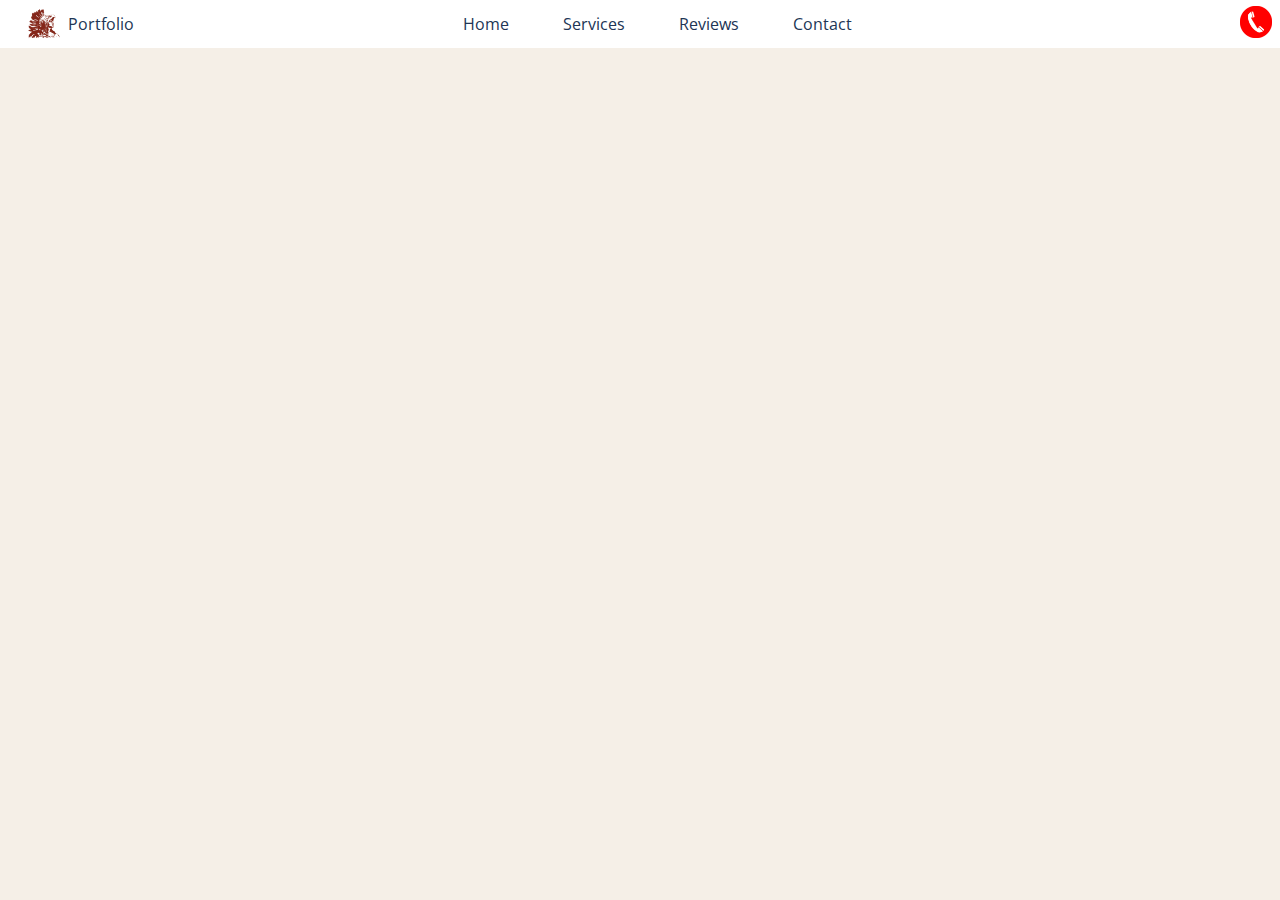
==== DAY 8/index.html @ 547f76db "day 8" ====
<!DOCTYPE html>
<html lang="en">
<head>
    <title>My Portfolio</title>
    <link rel="preconnect" href="https://fonts.googleapis.com">
    <link rel="preconnect" href="https://fonts.gstatic.com" crossorigin>
    <link href="https://fonts.googleapis.com/css2?family=Open+Sans:wght@600&display=swap" rel="stylesheet">
    <link rel="stylesheet" href="day8.css">
</head>
<body>
    <div class="navigation">
        <div class="logo">
            <img class="logoimage" src="images/logo.png" alt="">
            <span class="logotitle">Portfolio</span>
        </div>
        
        <div class="menuitems">
            <span class="menuitem">Home</span>
            <span class="menuitem">Services</span>
            <span class="menuitem">Reviews</span>
            <span class="menuitem">Contact</span>
        </div>

        <div class="contact">
            <a class="contactbutton" href="#">
                <img class="contactimage" src="images/call.png" alt="">
            </a>
        </div>
    </div>


    <!-- <h1>Yagyesh Jindal</h1>
    <h3>a full stack web developer</h3> -->
    
</body>
</html>
---- DAY 8/day8.css ----
/* Define the global or root variables */
:root {
    --primaryColor :#213555;
    --backgroundColor :#F5EFE7;
    --primaryAccentColor :#4F709C;
    --secondaryColor :#D8C4B6;
    --whiteColor :white;
    --blackColor :#222222;
    --primaryFont : 'Open Sans', sans-serif;
    --navbarHeight :3rem;  
}

/* Main CSS */
body {
    background-color: var(--backgroundColor);
    color :var(--primaryColor);
    font-family: var(--primaryFont);
    margin-top: 0px;
    margin-left: 0px;
    margin-right: 0px;
}

.navigation {
    background-color: var(--whiteColor);
    height: var(--navbarHeight);
    display: flex;
    justify-content: space-around;
    align-items: center;
}

.logo {
    display: flex;
    padding-left: 20px;
    width: 12px;
    align-items: center;
}

.logoimage {
    padding: 8px;
    height: 2rem;
    /* float: left; */
}

.contactimage {
    height: 2rem;
    padding: 8px;
}

.menuitems {
    flex-grow: 1;
    text-align: center;
}

.menuitem {
    margin-left: 50px;
}
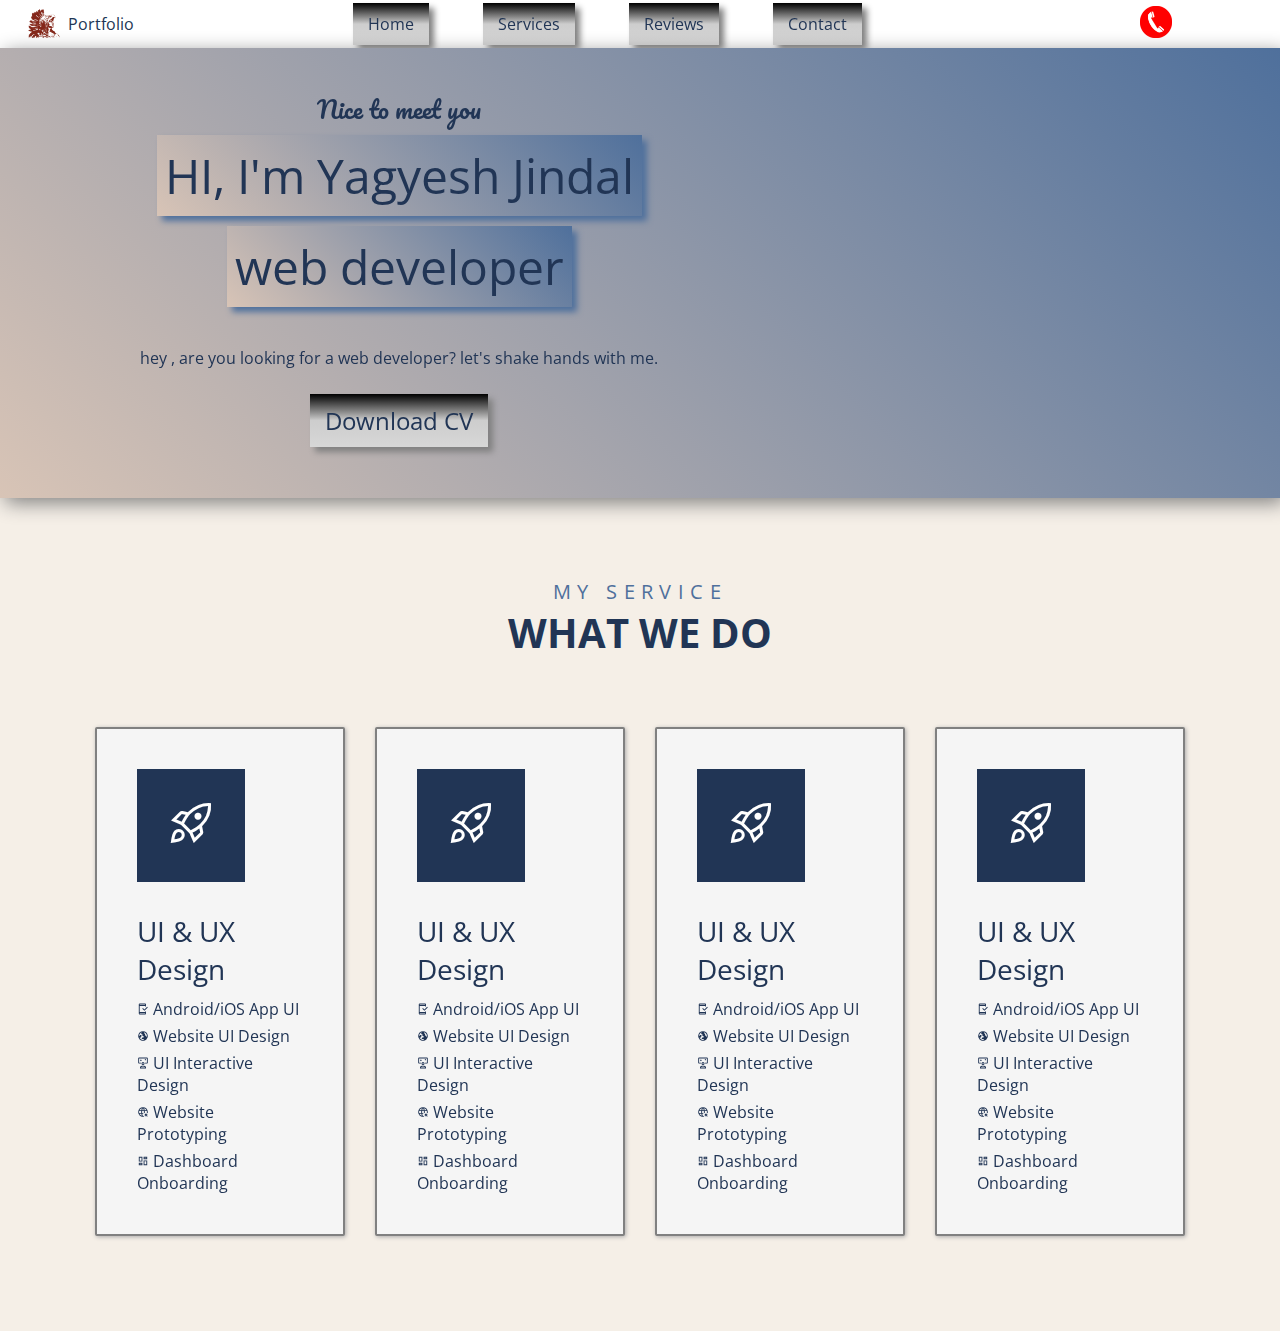
==== commit 81829324: "day10" ====
--- a/DAY 8/index.html
+++ b/DAY 8/index.html
@@ -1,24 +1,40 @@
 <!DOCTYPE html>
 <html lang="en">
+
 <head>
     <title>My Portfolio</title>
+
+    <!-- fonts -->
     <link rel="preconnect" href="https://fonts.googleapis.com">
     <link rel="preconnect" href="https://fonts.gstatic.com" crossorigin>
     <link href="https://fonts.googleapis.com/css2?family=Open+Sans:wght@600&display=swap" rel="stylesheet">
+    <link href="https://fonts.googleapis.com/css2?family=Pacifico&display=swap" rel="stylesheet">
+
+    <!-- icons -->
+    <link rel="stylesheet" href="https://fonts.googleapis.com/css2?family=Material+Symbols+Outlined:opsz,wght,FILL,GRAD@48,400,0,0" />
+    <link rel="stylesheet" href="https://fonts.googleapis.com/css2?family=Material+Symbols+Outlined:opsz,wght,FILL,GRAD@48,400,0,0" />
+    <link rel="stylesheet" href="https://fonts.googleapis.com/css2?family=Material+Symbols+Outlined:opsz,wght,FILL,GRAD@48,400,0,0" />
+    <link rel="stylesheet" href="https://fonts.googleapis.com/css2?family=Material+Symbols+Outlined:opsz,wght,FILL,GRAD@48,400,0,0" />
+    <link rel="stylesheet" href="https://fonts.googleapis.com/css2?family=Material+Symbols+Outlined:opsz,wght,FILL,GRAD@48,400,0,0" />
+    <link rel="stylesheet" href="https://fonts.googleapis.com/css2?family=Material+Symbols+Outlined:opsz,wght,FILL,GRAD@48,400,0,0" />
+
+
+    <!-- css -->
     <link rel="stylesheet" href="day8.css">
 </head>
+
 <body>
     <div class="navigation">
         <div class="logo">
             <img class="logoimage" src="images/logo.png" alt="">
             <span class="logotitle">Portfolio</span>
         </div>
-        
+
         <div class="menuitems">
-            <span class="menuitem">Home</span>
-            <span class="menuitem">Services</span>
-            <span class="menuitem">Reviews</span>
-            <span class="menuitem">Contact</span>
+            <a href="#"><span class="menuitem">Home</span></a>
+            <a href="#"><span class="menuitem">Services</span></a>
+            <a href="#"><span class="menuitem">Reviews</span></a>
+            <a href="#"><span class="menuitem">Contact</span></a>
         </div>
 
         <div class="contact">
@@ -26,11 +42,167 @@
                 <img class="contactimage" src="images/call.png" alt="">
             </a>
         </div>
+
     </div>
 
 
-    <!-- <h1>Yagyesh Jindal</h1>
-    <h3>a full stack web developer</h3> -->
-    
+    <div class="banner">
+        <div class="bannerleft">
+            <div class="greeting">
+                Nice to meet you
+            </div>
+            <div class="title">
+                <div class="titlespan">HI, I'm Yagyesh Jindal</div>
+                <br>
+                <div class="titlespan">web developer</div>
+            </div>
+            <div class="description">
+                hey , are you looking for a web developer?
+                let's shake hands with me.
+            </div>
+            <div class="showCV">
+                <a href="#" class="showCVbutton">
+                    Download CV
+                </a>
+            </div>
+        </div>
+
+        <div class="bannerright">
+            <img class="bannerpicture" src="images/IMG_20211205_144045.jpg" alt="">
+        </div>
+    </div>
+
+    <div class="services">
+        <!-- service text heading -->
+        <div class="servicetext">
+            <!-- service text sub heading -->
+            <div class="textsubheading">My service</div>
+            <!-- service text heading -->
+            <div class="textheading">What we do</div>
+        </div>
+        <br>
+
+        
+        <!--  service cards -->
+        <div class="servicecards">
+
+            <div class="servicecard">
+                <div class="serviceicondiv"><span class="serviceicon material-symbols-outlined">rocket_launch</span></div>
+                <div class="servicetitle">UI & UX Design</div>
+                <div class="servicefeatures">
+                    <div class="servicefeature">
+                        <span class="servicefeatureicon material-symbols-outlined">mobile_friendly</span>
+                        <span class="servicefeaturetext">Android/iOS App UI</span>
+                    </div>
+                    <div class="servicefeature">
+                        <span class="servicefeatureicon material-symbols-outlined">globe_uk</span>
+                        <span class="servicefeaturetext">Website UI Design</span>
+                    </div>
+                    <div class="servicefeature">
+                        <span class="servicefeatureicon material-symbols-outlined">interactive_space</span>
+                        <span class="servicefeaturetext">UI Interactive Design</span>
+                    </div>
+                    <div class="servicefeature">
+                        <span class="servicefeatureicon material-symbols-outlined">captive_portal</span>
+                        <span class="servicefeaturetext">Website Prototyping</span>
+                    </div>
+                    <div class="servicefeature">
+                        <span class="servicefeatureicon material-symbols-outlined">dashboard</span>
+                        <span class="servicefeaturetext">Dashboard Onboarding</span>
+                    </div>
+
+                </div>
+            </div>
+
+            <div class="servicecard">
+                <div class="serviceicondiv"><span class="serviceicon material-symbols-outlined">rocket_launch</span></div>
+                <div class="servicetitle">UI & UX Design</div>
+                <div class="servicefeatures">
+                    <div class="servicefeature">
+                        <span class="servicefeatureicon material-symbols-outlined">mobile_friendly</span>
+                        <span class="servicefeaturetext">Android/iOS App UI</span>
+                    </div>
+                    <div class="servicefeature">
+                        <span class="servicefeatureicon material-symbols-outlined">globe_uk</span>
+                        <span class="servicefeaturetext">Website UI Design</span>
+                    </div>
+                    <div class="servicefeature">
+                        <span class="servicefeatureicon material-symbols-outlined">interactive_space</span>
+                        <span class="servicefeaturetext">UI Interactive Design</span>
+                    </div>
+                    <div class="servicefeature">
+                        <span class="servicefeatureicon material-symbols-outlined">captive_portal</span>
+                        <span class="servicefeaturetext">Website Prototyping</span>
+                    </div>
+                    <div class="servicefeature">
+                        <span class="servicefeatureicon material-symbols-outlined">dashboard</span>
+                        <span class="servicefeaturetext">Dashboard Onboarding</span>
+                    </div>
+
+                </div>
+            </div>
+
+            <div class="servicecard">
+                <div class="serviceicondiv"><span class="serviceicon material-symbols-outlined">rocket_launch</span></div>
+                <div class="servicetitle">UI & UX Design</div>
+                <div class="servicefeatures">
+                    <div class="servicefeature">
+                        <span class="servicefeatureicon material-symbols-outlined">mobile_friendly</span>
+                        <span class="servicefeaturetext">Android/iOS App UI</span>
+                    </div>
+                    <div class="servicefeature">
+                        <span class="servicefeatureicon material-symbols-outlined">globe_uk</span>
+                        <span class="servicefeaturetext">Website UI Design</span>
+                    </div>
+                    <div class="servicefeature">
+                        <span class="servicefeatureicon material-symbols-outlined">interactive_space</span>
+                        <span class="servicefeaturetext">UI Interactive Design</span>
+                    </div>
+                    <div class="servicefeature">
+                        <span class="servicefeatureicon material-symbols-outlined">captive_portal</span>
+                        <span class="servicefeaturetext">Website Prototyping</span>
+                    </div>
+                    <div class="servicefeature">
+                        <span class="servicefeatureicon material-symbols-outlined">dashboard</span>
+                        <span class="servicefeaturetext">Dashboard Onboarding</span>
+                    </div>
+
+                </div>
+            </div>
+
+            <div class="servicecard">
+                <div class="serviceicondiv"><span class="serviceicon material-symbols-outlined">rocket_launch</span></div>
+                <div class="servicetitle">UI & UX Design</div>
+                <div class="servicefeatures">
+                    <div class="servicefeature">
+                        <span class="servicefeatureicon material-symbols-outlined">mobile_friendly</span>
+                        <span class="servicefeaturetext">Android/iOS App UI</span>
+                    </div>
+                    <div class="servicefeature">
+                        <span class="servicefeatureicon material-symbols-outlined">globe_uk</span>
+                        <span class="servicefeaturetext">Website UI Design</span>
+                    </div>
+                    <div class="servicefeature">
+                        <span class="servicefeatureicon material-symbols-outlined">interactive_space</span>
+                        <span class="servicefeaturetext">UI Interactive Design</span>
+                    </div>
+                    <div class="servicefeature">
+                        <span class="servicefeatureicon material-symbols-outlined">captive_portal</span>
+                        <span class="servicefeaturetext">Website Prototyping</span>
+                    </div>
+                    <div class="servicefeature">
+                        <span class="servicefeatureicon material-symbols-outlined">dashboard</span>
+                        <span class="servicefeaturetext">Dashboard Onboarding</span>
+                    </div>
+
+                </div>
+            </div>
+
+        </div>
+    </div>
+
+
+
 </body>
+
 </html>--- a/DAY 8/day8.css
+++ b/DAY 8/day8.css
@@ -1,19 +1,28 @@
 /* Define the global or root variables */
 :root {
-    --primaryColor :#213555;
-    --backgroundColor :#F5EFE7;
-    --primaryAccentColor :#4F709C;
-    --secondaryColor :#D8C4B6;
-    --whiteColor :white;
-    --blackColor :#222222;
-    --primaryFont : 'Open Sans', sans-serif;
-    --navbarHeight :3rem;  
+    --primaryColor: #213555;
+    --backgroundColor: #F5EFE7;
+    --primaryAccentColor: #4F709C;
+    --secondaryColor: #D8C4B6;
+    --whiteColor: white;
+    --blackColor: #222222;
+    --primaryFont: 'Open Sans', sans-serif;
+    --cursivefont : 'Pacifico', cursive;
+    --navbarHeight: 3rem;
+}
+
+a {
+    text-decoration: none;
+    color: var(--primaryColor);
+}
+a:hover {
+    color: var(--primaryAccentColor);
 }
 
 /* Main CSS */
 body {
     background-color: var(--backgroundColor);
-    color :var(--primaryColor);
+    color: var(--primaryColor);
     font-family: var(--primaryFont);
     margin-top: 0px;
     margin-left: 0px;
@@ -44,6 +53,7 @@
 .contactimage {
     height: 2rem;
     padding: 8px;
+    margin-right: 100px;
 }
 
 .menuitems {
@@ -53,4 +63,127 @@
 
 .menuitem {
     margin-left: 50px;
+    background: linear-gradient(black , rgb(205,205,205),rgb(215,215,215));
+    padding: 10px 15px;
+    filter: drop-shadow(5px 5px 3px grey);
+}
+.menuitem:hover {
+    background: linear-gradient(white, rgb(215,215,215));
+}
+
+/* banner */
+.banner {
+    height: 450px;
+    background: linear-gradient(45deg, var(--secondaryColor), var(--primaryAccentColor));
+    /* background-color: var(--secondaryColor); */
+    filter: drop-shadow(5px 5px 10px grey);   /* x , y , radius , color */
+    display: flex;
+    justify-content: space-around;
+    text-align: center;
+}
+.bannerleft{
+    margin-top: 20px;
+    padding: 20px;
+    flex-grow: 1;
+}
+.bannerright{
+    flex-grow: 2;
+}
+.bannerpicture {
+    height: 450px;
+    border-radius: 100%;
+}
+.greeting {
+    font-family: var(--cursivefont);
+    font-size: 1.5rem;
+}
+.title {
+    font-size: 3rem;
+    
+}
+.showCV {
+    font-size: 1.5rem;
+}
+.titlespan {
+    display: inline-block;
+    background: linear-gradient(45deg, var(--secondaryColor), var(--primaryAccentColor));
+    padding: 0.5rem;
+    margin: 5px 0px;
+    filter: drop-shadow(5px 5px 3px var(--primaryAccentColor));
+
+}
+.description {
+    margin: 30px 0px;
+    line-height: 2rem;
+}
+.showCVbutton {
+    background: linear-gradient(black , rgb(205,205,205),rgb(215,215,215));
+    padding: 10px 15px;
+    filter: drop-shadow(5px 5px 3px grey);
+}
+.showCVbutton:hover {
+    background: linear-gradient(white, rgb(215,215,215));
+}
+
+/* services section */
+.services {
+    margin: 5rem ;
+    /* padding: 30px ; */
+}
+.servicetext {
+    text-align: center;
+    text-transform: uppercase;
+}
+.textsubheading {
+    color: var(--primaryAccentColor);
+    font-size: 1.25rem;
+    letter-spacing: 0.4rem;
+}
+.textheading {
+    font-size: 2.5rem;
+    font-weight: bold;
+}
+.servicecards {
+    margin-top: 30px;
+    display: flex;
+    justify-content: space-around;
+}
+.servicecard {
+    background-color: whitesmoke;
+    border: 2px solid grey;
+    border-radius: 2px;
+    filter: drop-shadow(1px 1px 2px #aaaaaa);
+    margin: 15px;
+    padding: 40px;
+}
+.servicecards :hover {
+    border: none;
+    filter: drop-shadow(3px 3px 8px grey);
+}
+.servicetitle {
+    margin-top: 10px;
+    font-size: 1.75rem;
+}
+.servicefeatures {
+    margin-top: 10px;
+}
+.servicefeature {
+    margin-top: 5px;
+
+}
+.serviceicondiv {
+    background-color: var(--primaryColor);
+    padding: 30px;
+    display: inline-block;
+    margin-bottom: 20px;
+}
+/* .serviceicondiv :hover {
+    background-color: var(--primaryAccentColor);
+} */
+.serviceicon {
+    font-size: 3rem;
+    color: var(--whiteColor);
+}
+.servicefeatureicon {
+    font-size: 0.75rem;
 }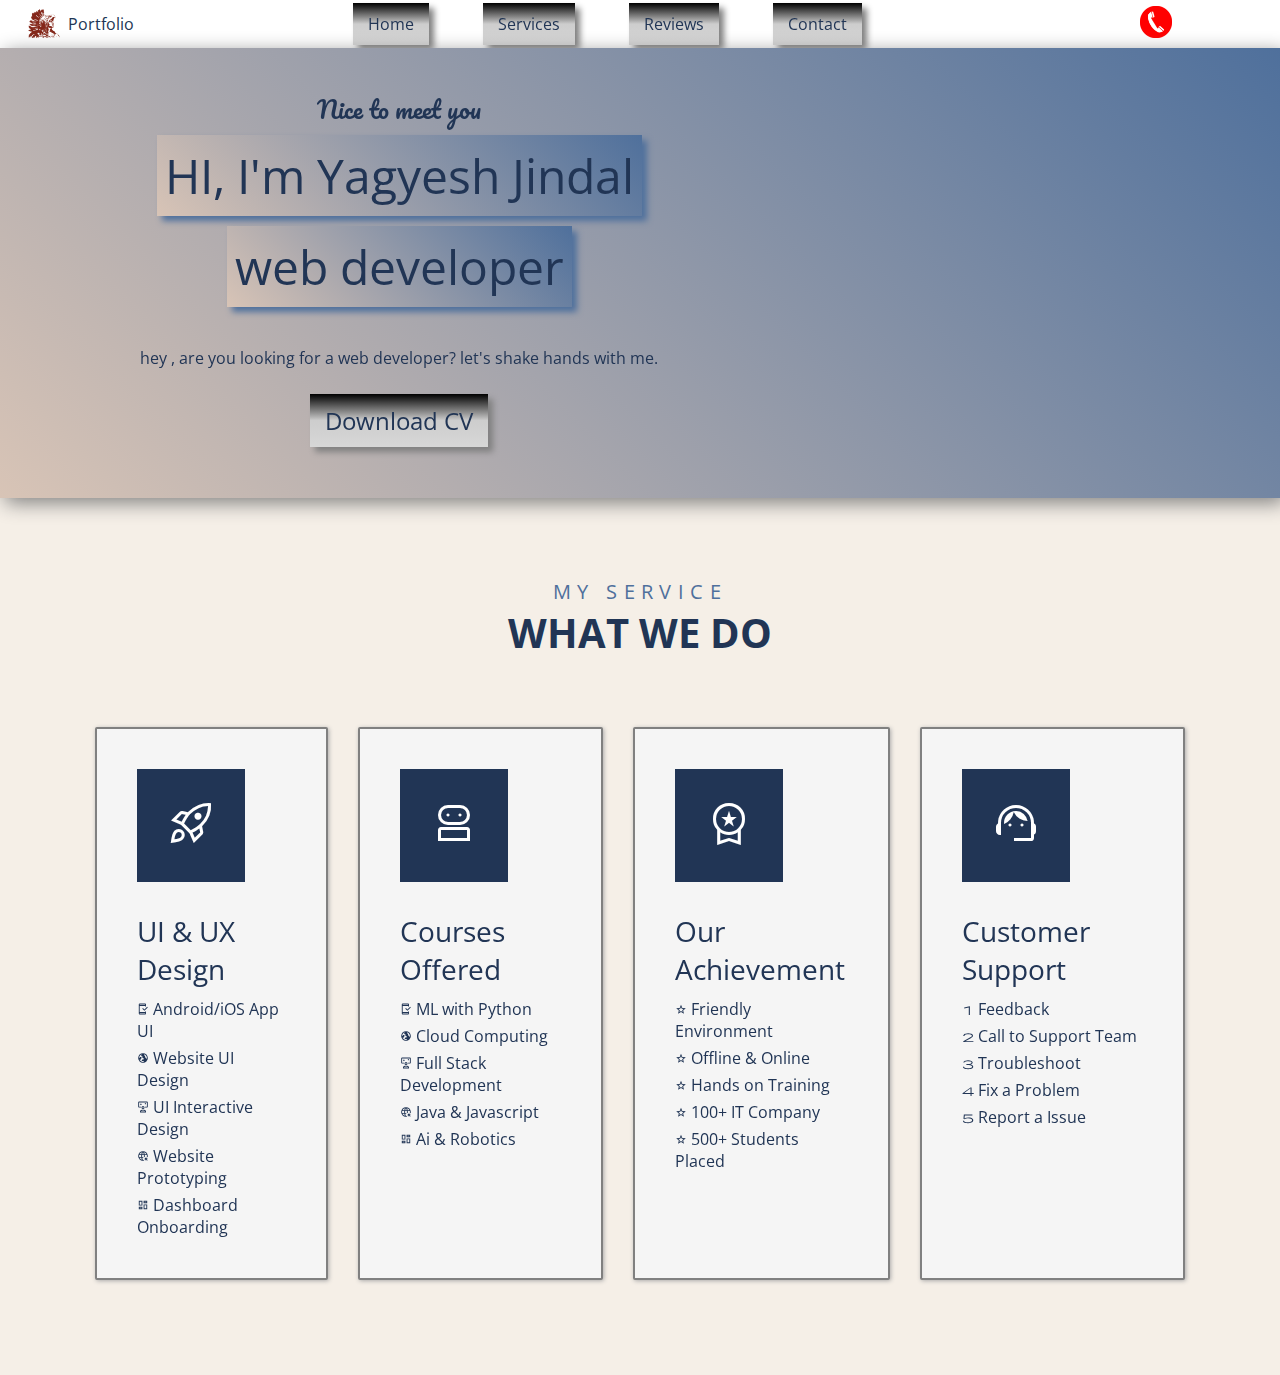
==== commit 90602f4f: "day10" ====
--- a/DAY 8/index.html
+++ b/DAY 8/index.html
@@ -11,12 +11,24 @@
     <link href="https://fonts.googleapis.com/css2?family=Pacifico&display=swap" rel="stylesheet">
 
     <!-- icons -->
-    <link rel="stylesheet" href="https://fonts.googleapis.com/css2?family=Material+Symbols+Outlined:opsz,wght,FILL,GRAD@48,400,0,0" />
-    <link rel="stylesheet" href="https://fonts.googleapis.com/css2?family=Material+Symbols+Outlined:opsz,wght,FILL,GRAD@48,400,0,0" />
-    <link rel="stylesheet" href="https://fonts.googleapis.com/css2?family=Material+Symbols+Outlined:opsz,wght,FILL,GRAD@48,400,0,0" />
-    <link rel="stylesheet" href="https://fonts.googleapis.com/css2?family=Material+Symbols+Outlined:opsz,wght,FILL,GRAD@48,400,0,0" />
-    <link rel="stylesheet" href="https://fonts.googleapis.com/css2?family=Material+Symbols+Outlined:opsz,wght,FILL,GRAD@48,400,0,0" />
-    <link rel="stylesheet" href="https://fonts.googleapis.com/css2?family=Material+Symbols+Outlined:opsz,wght,FILL,GRAD@48,400,0,0" />
+    <link rel="stylesheet"
+        href="https://fonts.googleapis.com/css2?family=Material+Symbols+Outlined:opsz,wght,FILL,GRAD@48,400,0,0" />
+    <link rel="stylesheet"
+        href="https://fonts.googleapis.com/css2?family=Material+Symbols+Outlined:opsz,wght,FILL,GRAD@48,400,0,0" />
+    <link rel="stylesheet"
+        href="https://fonts.googleapis.com/css2?family=Material+Symbols+Outlined:opsz,wght,FILL,GRAD@48,400,0,0" />
+    <link rel="stylesheet"
+        href="https://fonts.googleapis.com/css2?family=Material+Symbols+Outlined:opsz,wght,FILL,GRAD@48,400,0,0" />
+    <link rel="stylesheet"
+        href="https://fonts.googleapis.com/css2?family=Material+Symbols+Outlined:opsz,wght,FILL,GRAD@48,400,0,0" />
+    <link rel="stylesheet"
+        href="https://fonts.googleapis.com/css2?family=Material+Symbols+Outlined:opsz,wght,FILL,GRAD@48,400,0,0" />
+    <link rel="stylesheet"
+        href="https://fonts.googleapis.com/css2?family=Material+Symbols+Outlined:opsz,wght,FILL,GRAD@20..48,100..700,0..1,-50..200" />
+    <link rel="stylesheet"
+        href="https://fonts.googleapis.com/css2?family=Material+Symbols+Outlined:opsz,wght,FILL,GRAD@48,400,0,0" />
+    <link rel="stylesheet"
+        href="https://fonts.googleapis.com/css2?family=Material+Symbols+Outlined:opsz,wght,FILL,GRAD@48,400,0,0"   />
 
 
     <!-- css -->
@@ -82,12 +94,13 @@
         </div>
         <br>
 
-        
+
         <!--  service cards -->
         <div class="servicecards">
 
             <div class="servicecard">
-                <div class="serviceicondiv"><span class="serviceicon material-symbols-outlined">rocket_launch</span></div>
+                <div class="serviceicondiv"><span class="serviceicon material-symbols-outlined">rocket_launch</span>
+                </div>
                 <div class="servicetitle">UI & UX Design</div>
                 <div class="servicefeatures">
                     <div class="servicefeature">
@@ -115,84 +128,87 @@
             </div>
 
             <div class="servicecard">
-                <div class="serviceicondiv"><span class="serviceicon material-symbols-outlined">rocket_launch</span></div>
-                <div class="servicetitle">UI & UX Design</div>
+                <div class="serviceicondiv"><span class="serviceicon material-symbols-outlined">robot_2</span>
+                </div>
+                <div class="servicetitle">Courses Offered</div>
                 <div class="servicefeatures">
                     <div class="servicefeature">
                         <span class="servicefeatureicon material-symbols-outlined">mobile_friendly</span>
-                        <span class="servicefeaturetext">Android/iOS App UI</span>
+                        <span class="servicefeaturetext">ML with Python</span>
                     </div>
                     <div class="servicefeature">
                         <span class="servicefeatureicon material-symbols-outlined">globe_uk</span>
-                        <span class="servicefeaturetext">Website UI Design</span>
+                        <span class="servicefeaturetext">Cloud Computing</span>
                     </div>
                     <div class="servicefeature">
                         <span class="servicefeatureicon material-symbols-outlined">interactive_space</span>
-                        <span class="servicefeaturetext">UI Interactive Design</span>
+                        <span class="servicefeaturetext">Full Stack Development</span>
                     </div>
                     <div class="servicefeature">
                         <span class="servicefeatureicon material-symbols-outlined">captive_portal</span>
-                        <span class="servicefeaturetext">Website Prototyping</span>
+                        <span class="servicefeaturetext">Java & Javascript</span>
                     </div>
                     <div class="servicefeature">
                         <span class="servicefeatureicon material-symbols-outlined">dashboard</span>
-                        <span class="servicefeaturetext">Dashboard Onboarding</span>
-                    </div>
-
-                </div>
-            </div>
-
-            <div class="servicecard">
-                <div class="serviceicondiv"><span class="serviceicon material-symbols-outlined">rocket_launch</span></div>
-                <div class="servicetitle">UI & UX Design</div>
-                <div class="servicefeatures">
-                    <div class="servicefeature">
-                        <span class="servicefeatureicon material-symbols-outlined">mobile_friendly</span>
-                        <span class="servicefeaturetext">Android/iOS App UI</span>
-                    </div>
-                    <div class="servicefeature">
-                        <span class="servicefeatureicon material-symbols-outlined">globe_uk</span>
-                        <span class="servicefeaturetext">Website UI Design</span>
-                    </div>
-                    <div class="servicefeature">
-                        <span class="servicefeatureicon material-symbols-outlined">interactive_space</span>
-                        <span class="servicefeaturetext">UI Interactive Design</span>
-                    </div>
-                    <div class="servicefeature">
-                        <span class="servicefeatureicon material-symbols-outlined">captive_portal</span>
-                        <span class="servicefeaturetext">Website Prototyping</span>
-                    </div>
-                    <div class="servicefeature">
-                        <span class="servicefeatureicon material-symbols-outlined">dashboard</span>
-                        <span class="servicefeaturetext">Dashboard Onboarding</span>
-                    </div>
-
-                </div>
-            </div>
-
-            <div class="servicecard">
-                <div class="serviceicondiv"><span class="serviceicon material-symbols-outlined">rocket_launch</span></div>
-                <div class="servicetitle">UI & UX Design</div>
-                <div class="servicefeatures">
-                    <div class="servicefeature">
-                        <span class="servicefeatureicon material-symbols-outlined">mobile_friendly</span>
-                        <span class="servicefeaturetext">Android/iOS App UI</span>
-                    </div>
-                    <div class="servicefeature">
-                        <span class="servicefeatureicon material-symbols-outlined">globe_uk</span>
-                        <span class="servicefeaturetext">Website UI Design</span>
-                    </div>
-                    <div class="servicefeature">
-                        <span class="servicefeatureicon material-symbols-outlined">interactive_space</span>
-                        <span class="servicefeaturetext">UI Interactive Design</span>
-                    </div>
-                    <div class="servicefeature">
-                        <span class="servicefeatureicon material-symbols-outlined">captive_portal</span>
-                        <span class="servicefeaturetext">Website Prototyping</span>
-                    </div>
-                    <div class="servicefeature">
-                        <span class="servicefeatureicon material-symbols-outlined">dashboard</span>
-                        <span class="servicefeaturetext">Dashboard Onboarding</span>
+                        <span class="servicefeaturetext">Ai & Robotics</span>
+                    </div>
+
+                </div>
+            </div>
+
+            <div class="servicecard">
+                <div class="serviceicondiv"><span class="serviceicon material-symbols-outlined">workspace_premium</span>
+                </div>
+                <div class="servicetitle">Our Achievement</div>
+                <div class="servicefeatures">
+                    <div class="servicefeature">
+                        <span class="servicefeatureicon material-symbols-outlined">star</span>
+                        <span class="servicefeaturetext">Friendly Environment</span>
+                    </div>
+                    <div class="servicefeature">
+                        <span class="servicefeatureicon material-symbols-outlined">star</span>
+                        <span class="servicefeaturetext">Offline & Online</span>
+                    </div>
+                    <div class="servicefeature">
+                        <span class="servicefeatureicon material-symbols-outlined">star</span>
+                        <span class="servicefeaturetext">Hands on Training</span>
+                    </div>
+                    <div class="servicefeature">
+                        <span class="servicefeatureicon material-symbols-outlined">star</span>
+                        <span class="servicefeaturetext">100+ IT Company</span>
+                    </div>
+                    <div class="servicefeature">
+                        <span class="servicefeatureicon material-symbols-outlined">star</span>
+                        <span class="servicefeaturetext">500+ Students Placed</span>
+                    </div>
+
+                </div>
+            </div>
+
+            <div class="servicecard">
+                <div class="serviceicondiv"><span class="serviceicon material-symbols-outlined">support_agent</span>
+                </div>
+                <div class="servicetitle">Customer Support</div>
+                <div class="servicefeatures">
+                    <div class="servicefeature">
+                        <span class="servicefeatureicon material-symbols-outlined">1</span>
+                        <span class="servicefeaturetext">Feedback</span>
+                    </div>
+                    <div class="servicefeature">
+                        <span class="servicefeatureicon material-symbols-outlined">2</span>
+                        <span class="servicefeaturetext">Call to Support Team</span>
+                    </div>
+                    <div class="servicefeature">
+                        <span class="servicefeatureicon material-symbols-outlined">3</span>
+                        <span class="servicefeaturetext">Troubleshoot</span>
+                    </div>
+                    <div class="servicefeature">
+                        <span class="servicefeatureicon material-symbols-outlined">4</span>
+                        <span class="servicefeaturetext">Fix a Problem</span>
+                    </div>
+                    <div class="servicefeature">
+                        <span class="servicefeatureicon material-symbols-outlined">5</span>
+                        <span class="servicefeaturetext">Report a Issue</span>
                     </div>
 
                 </div>
